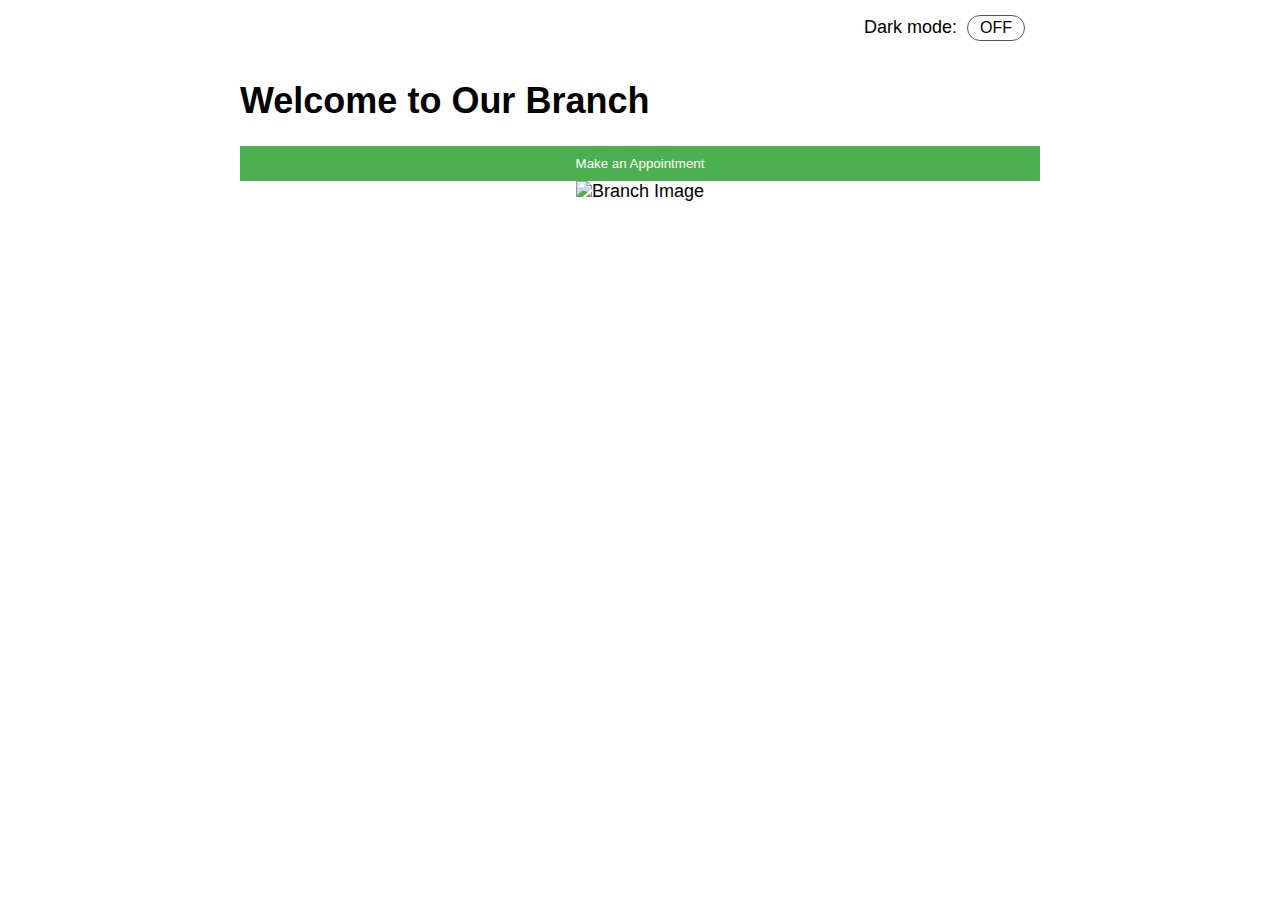
==== A3/index.html @ 5bf642f1 "first commit" ====
<!DOCTYPE html>
<html lang="en">
<head>
    <meta charset="UTF-8">
    <meta name="viewport" content="width=device-width, initial-scale=1.0">
    <link rel="stylesheet" href="styles.css">
    <meta http-equiv="X-UA-Compatible" content="ie=edge">
    <!-- <title>Dark Mode</title> -->
    <title>Branch Appointment Scheduling</title>
</head>
<body>
    <div class = "switch"> Dark mode:
        <span class="inner-switch"> OFF </span> 
    </div>
    
    <article> 
        <h1>Welcome to Our Branch</h1>

        <button onclick="location.href='appointment.html'">Make an Appointment</button>
    
        <!--Image-->
        <img src="path/to/your/image.jpg" alt="Branch Image">
    
        <!-- Confirmation message -->
        <div id="confirmationMessage"></div>

    </article>
   

    <script src="script.js"></script>
</body>
</html>
---- A3/styles.css ----
/* Add your styling here */
/* body {
    font-family: Arial, sans-serif;
    padding: 20px;
} */
body {
    font-family: sans-serif;
    font-size: 1.125rem;
    display: flex;
    flex-direction: column;
    max-width: 50rem;
    margin: 0 auto;
    padding: 0 0.9375rem;   
}

form {
    max-width: 400px;
    margin: 0 auto;
}

label {
    display: block;
    margin-bottom: 8px;
}

input {
    width: 100%;
    padding: 8px;
    margin-bottom: 16px;
}

button {
    background-color: #4caf50;
    color: white;
    padding: 10px;
    border: none;
    cursor: pointer;
}

button:hover {
    background-color: #45a049;
}

#confirmationMessage {
    margin-top: 20px;
    font-weight: bold;
}

/* */

small {
    font-style: italic;
}
article {
    display: flex;
    flex-direction: column;
}
img {
    max-width: 100%;
    display: block;
    align-self: center;
}
.switch {
    align-self: flex-end;
    margin: 0.9375rem;
}
.inner-switch {
    display: inline-block;
    cursor: pointer;
    border: 1px solid #555;
    border-radius: 1.25rem;
    width: 3.125rem;
    text-align: center;
    font-size: 1rem;
    padding: 0.1875rem;
    margin-left: 0.3125rem;
}

/* dark mode style*/
.dark,
.dark * {
    background-color: #222;
    color: #e6e6e6;
    border-color: #e6e6e6;
}
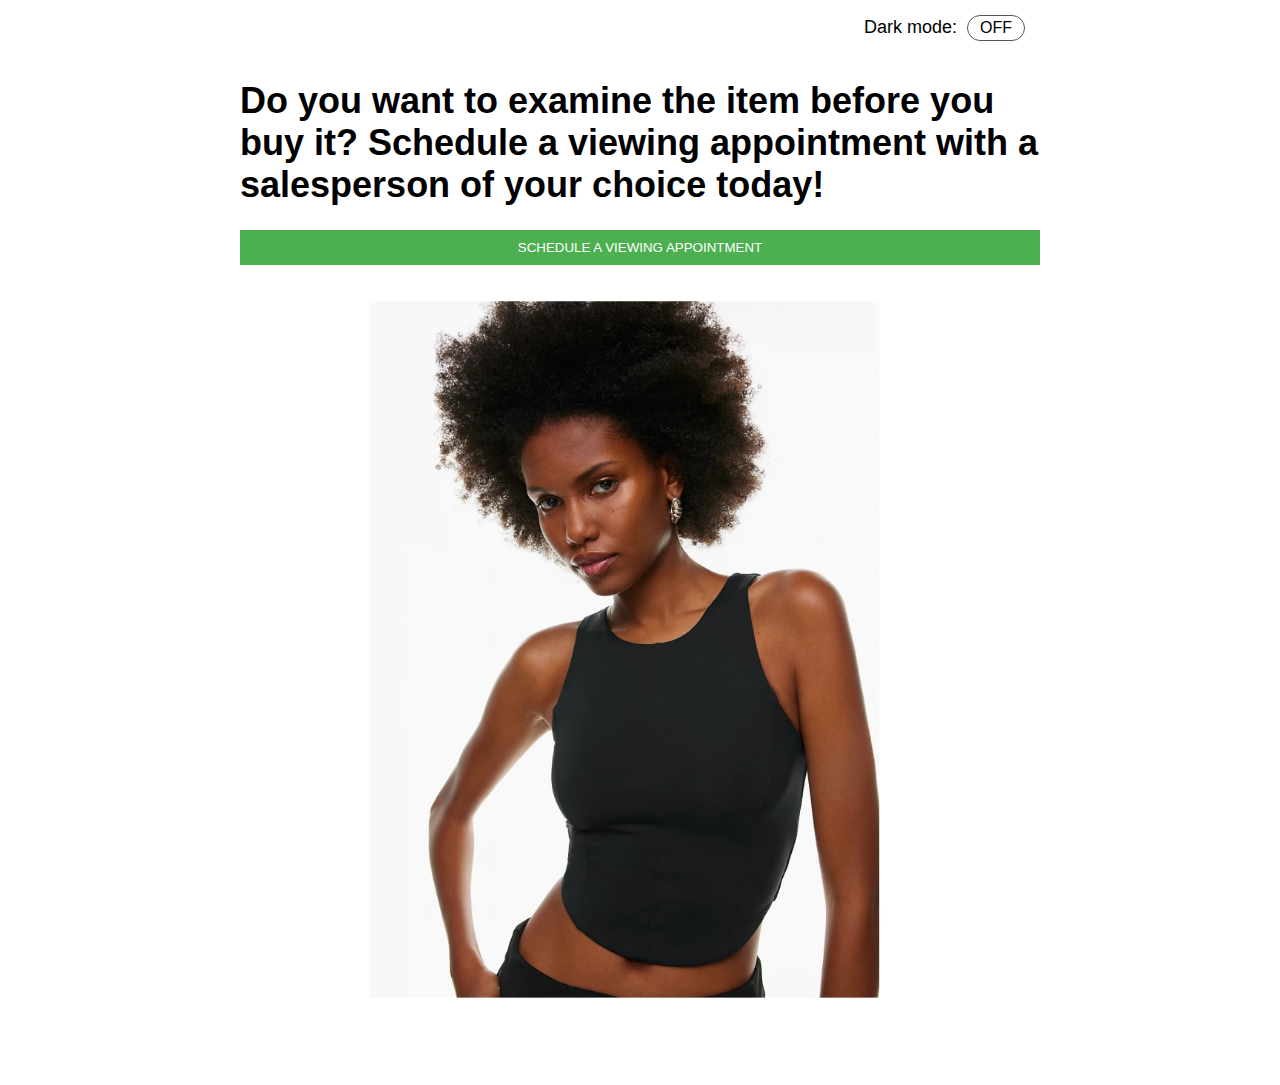
==== commit 56716b86: "appointment 0.0.2" ====
--- a/A3/index.html
+++ b/A3/index.html
@@ -14,12 +14,14 @@
     </div>
     
     <article> 
-        <h1>Welcome to Our Branch</h1>
+        <h1>Do you want to examine the item before you buy it? Schedule
+            a viewing appointment with a salesperson of your choice today!
+        </h1>
 
-        <button onclick="location.href='appointment.html'">Make an Appointment</button>
+        <button onclick="location.href='appointment.html'">SCHEDULE A VIEWING APPOINTMENT</button>
     
         <!--Image-->
-        <img src="path/to/your/image.jpg" alt="Branch Image">
+        <img src="2.jpg" alt="Branch Image">
     
         <!-- Confirmation message -->
         <div id="confirmationMessage"></div>
--- a/A3/styles.css
+++ b/A3/styles.css
@@ -82,4 +82,37 @@
     background-color: #222;
     color: #e6e6e6;
     border-color: #e6e6e6;
-}+}
+
+
+/* Add your existing CSS styles */
+
+/* Tabs styling */
+.tabs {
+    display: flex;
+    margin-bottom: 20px;
+}
+
+.tabs button {
+    background-color: #4caf50;
+    color: white;
+    padding: 10px;
+    border: none;
+    cursor: pointer;
+}
+
+.tabs button:hover {
+    background-color: #45a049;
+}
+
+.tab-content {
+    display: none;
+}
+
+/* Default active tab */
+.tabs button.active {
+    background-color: #45a049;
+}
+
+/* Dark mode styles */
+/* Add your existing dark mode styles */